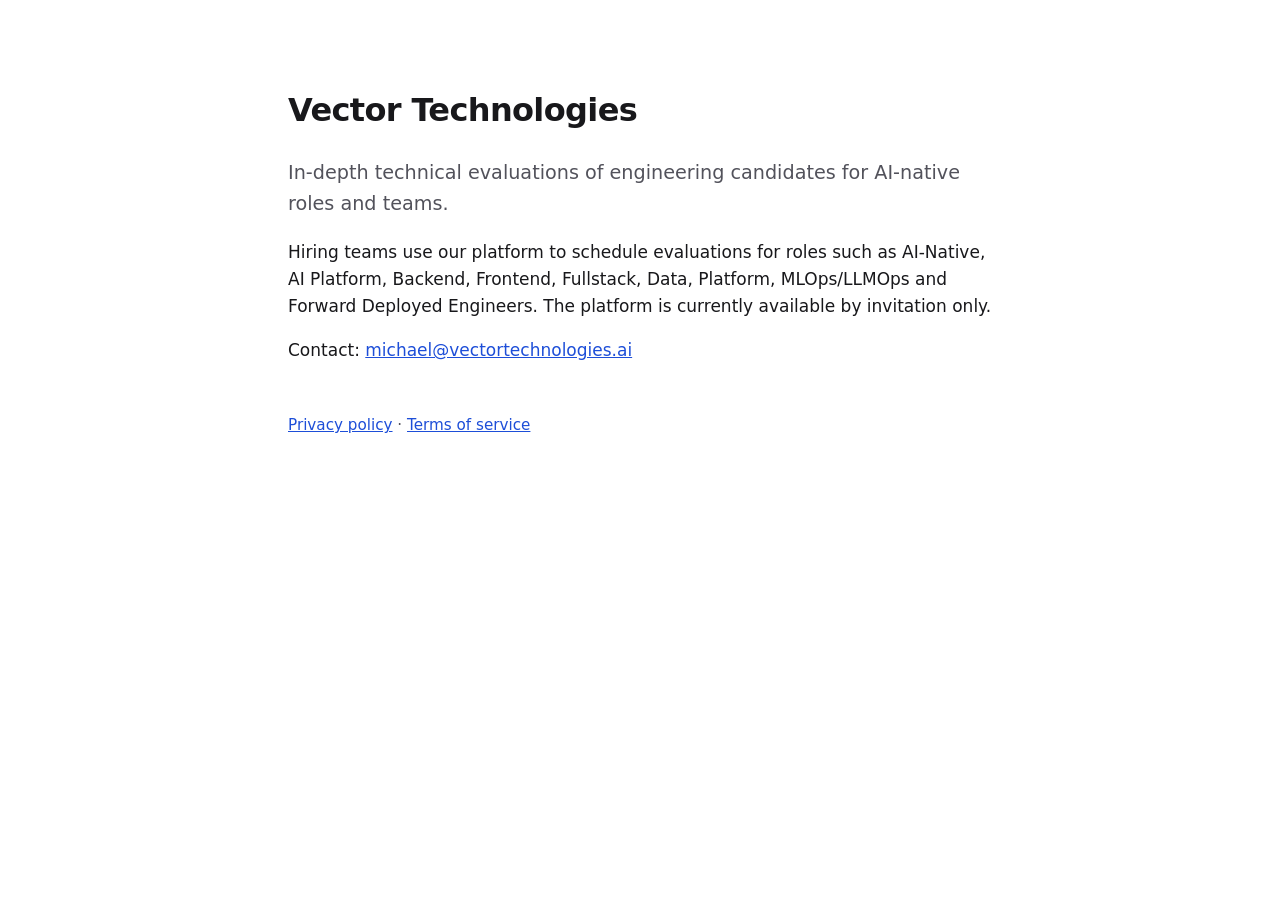
==== index.html @ 82f60bd5 "feat: add home, privacy policy and terms pages for vectortechnologies.ai Required by Google's OAuth " ====
<!doctype html>
<html lang="en">
  <head>
    <meta charset="utf-8" />
    <meta name="viewport" content="width=device-width, initial-scale=1" />
    <title>Vector Technologies</title>
    <meta
      name="description"
      content="In-depth technical evaluations of engineering candidates for AI-native roles and teams."
    />
    <link rel="stylesheet" href="/style.css" />
  </head>
  <body>
    <main>
      <h1>Vector Technologies</h1>
      <p class="lead">
        In-depth technical evaluations of engineering candidates for AI-native roles and teams.
      </p>
      <p>
        Hiring teams use our platform to schedule evaluations for roles such as AI-Native,
        AI Platform, Backend, Frontend, Fullstack, Data, Platform, MLOps/LLMOps and Forward
        Deployed Engineers. The platform is currently available by invitation only.
      </p>
      <p>Contact: <a href="mailto:michael@vectortechnologies.ai">michael@vectortechnologies.ai</a></p>
    </main>
    <footer>
      <a href="/privacy/">Privacy policy</a> · <a href="/terms/">Terms of service</a>
    </footer>
  </body>
</html>
---- style.css ----
:root {
  color-scheme: light dark;
  --text: #18181b;
  --muted: #52525b;
  --background: #ffffff;
  --link: #1d4ed8;
}
@media (prefers-color-scheme: dark) {
  :root {
    --text: #f4f4f5;
    --muted: #a1a1aa;
    --background: #0a0a0a;
    --link: #93c5fd;
  }
}
body {
  margin: 0;
  background: var(--background);
  color: var(--text);
  font: 17px/1.6 system-ui, -apple-system, "Segoe UI", Roboto, sans-serif;
}
main,
footer {
  max-width: 44rem;
  margin: 0 auto;
  padding: 0 16px;
}
main {
  padding-top: 4rem;
  padding-bottom: 2rem;
}
h1 {
  font-size: 2rem;
  letter-spacing: -0.02em;
}
h2 {
  margin-top: 2rem;
  font-size: 1.2rem;
}
.lead {
  font-size: 1.2rem;
  color: var(--muted);
}
a {
  color: var(--link);
}
footer {
  padding-bottom: 3rem;
  color: var(--muted);
  font-size: 0.95rem;
}
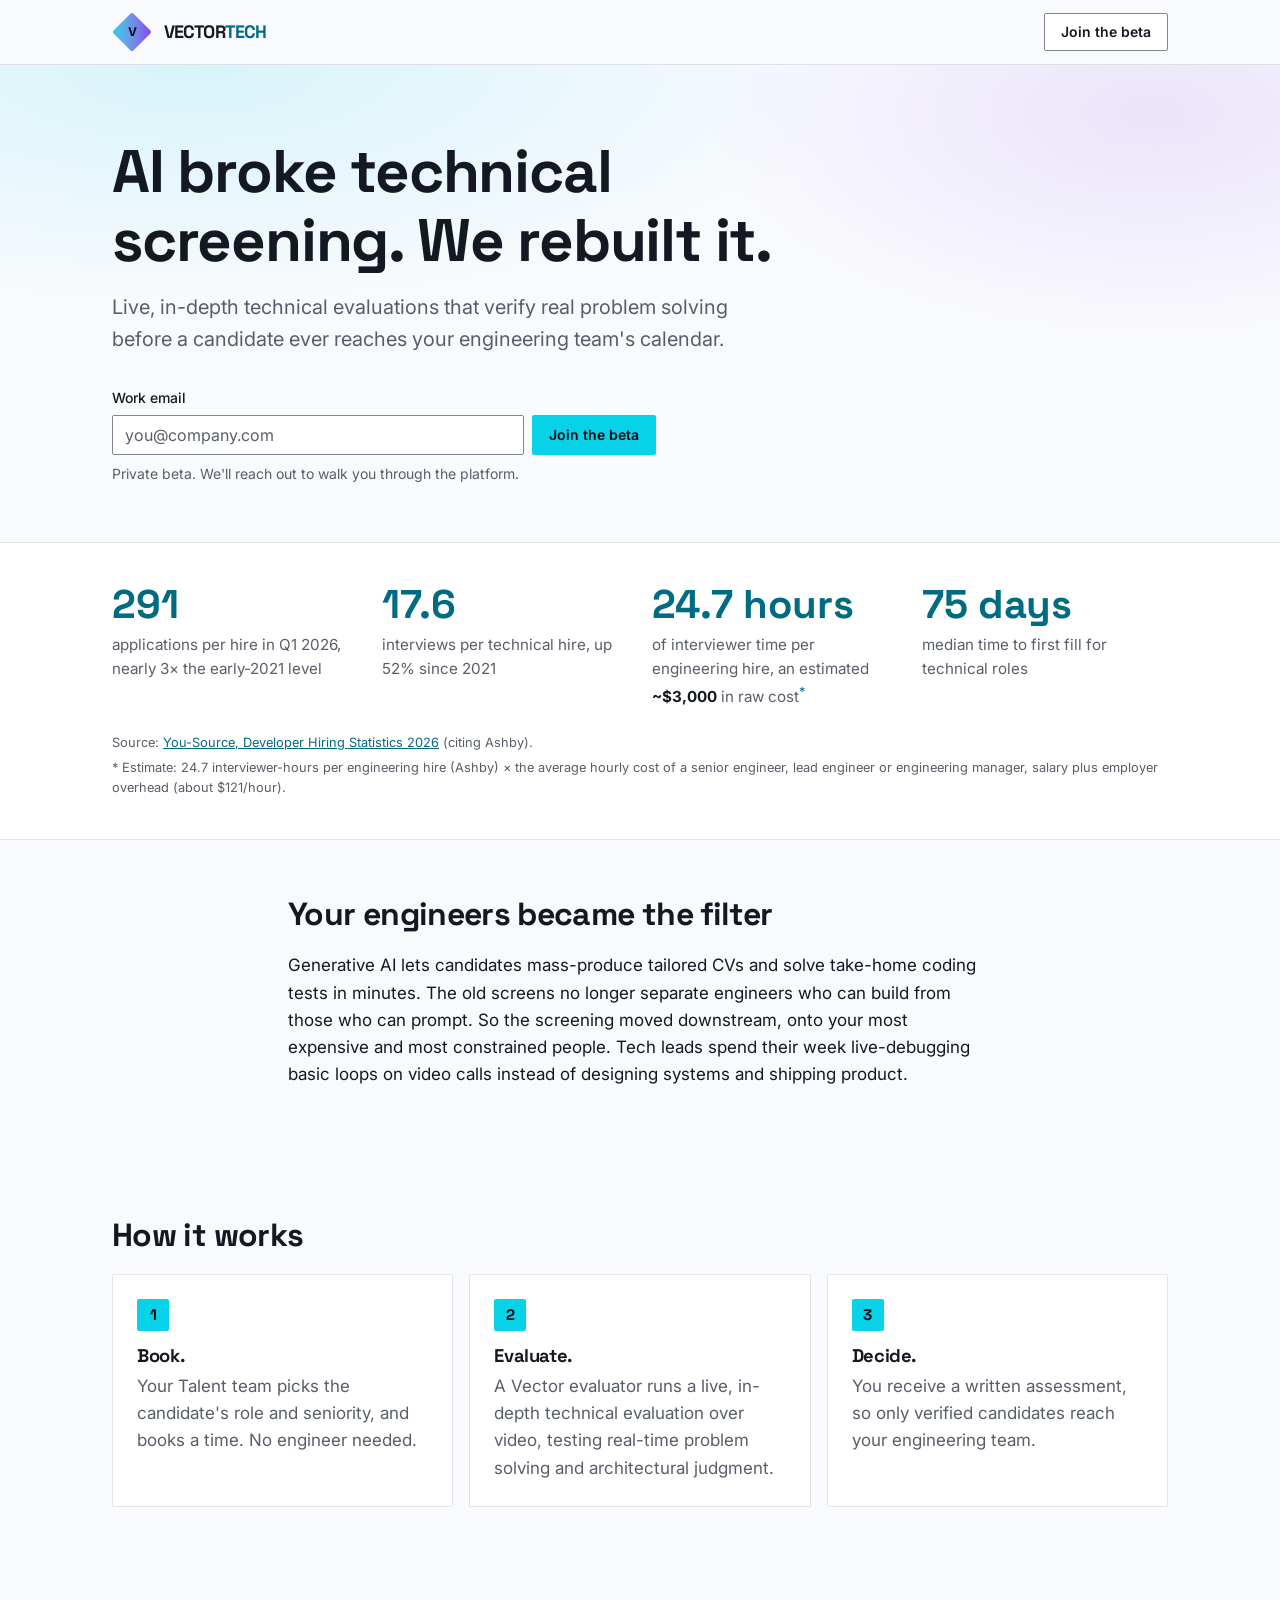
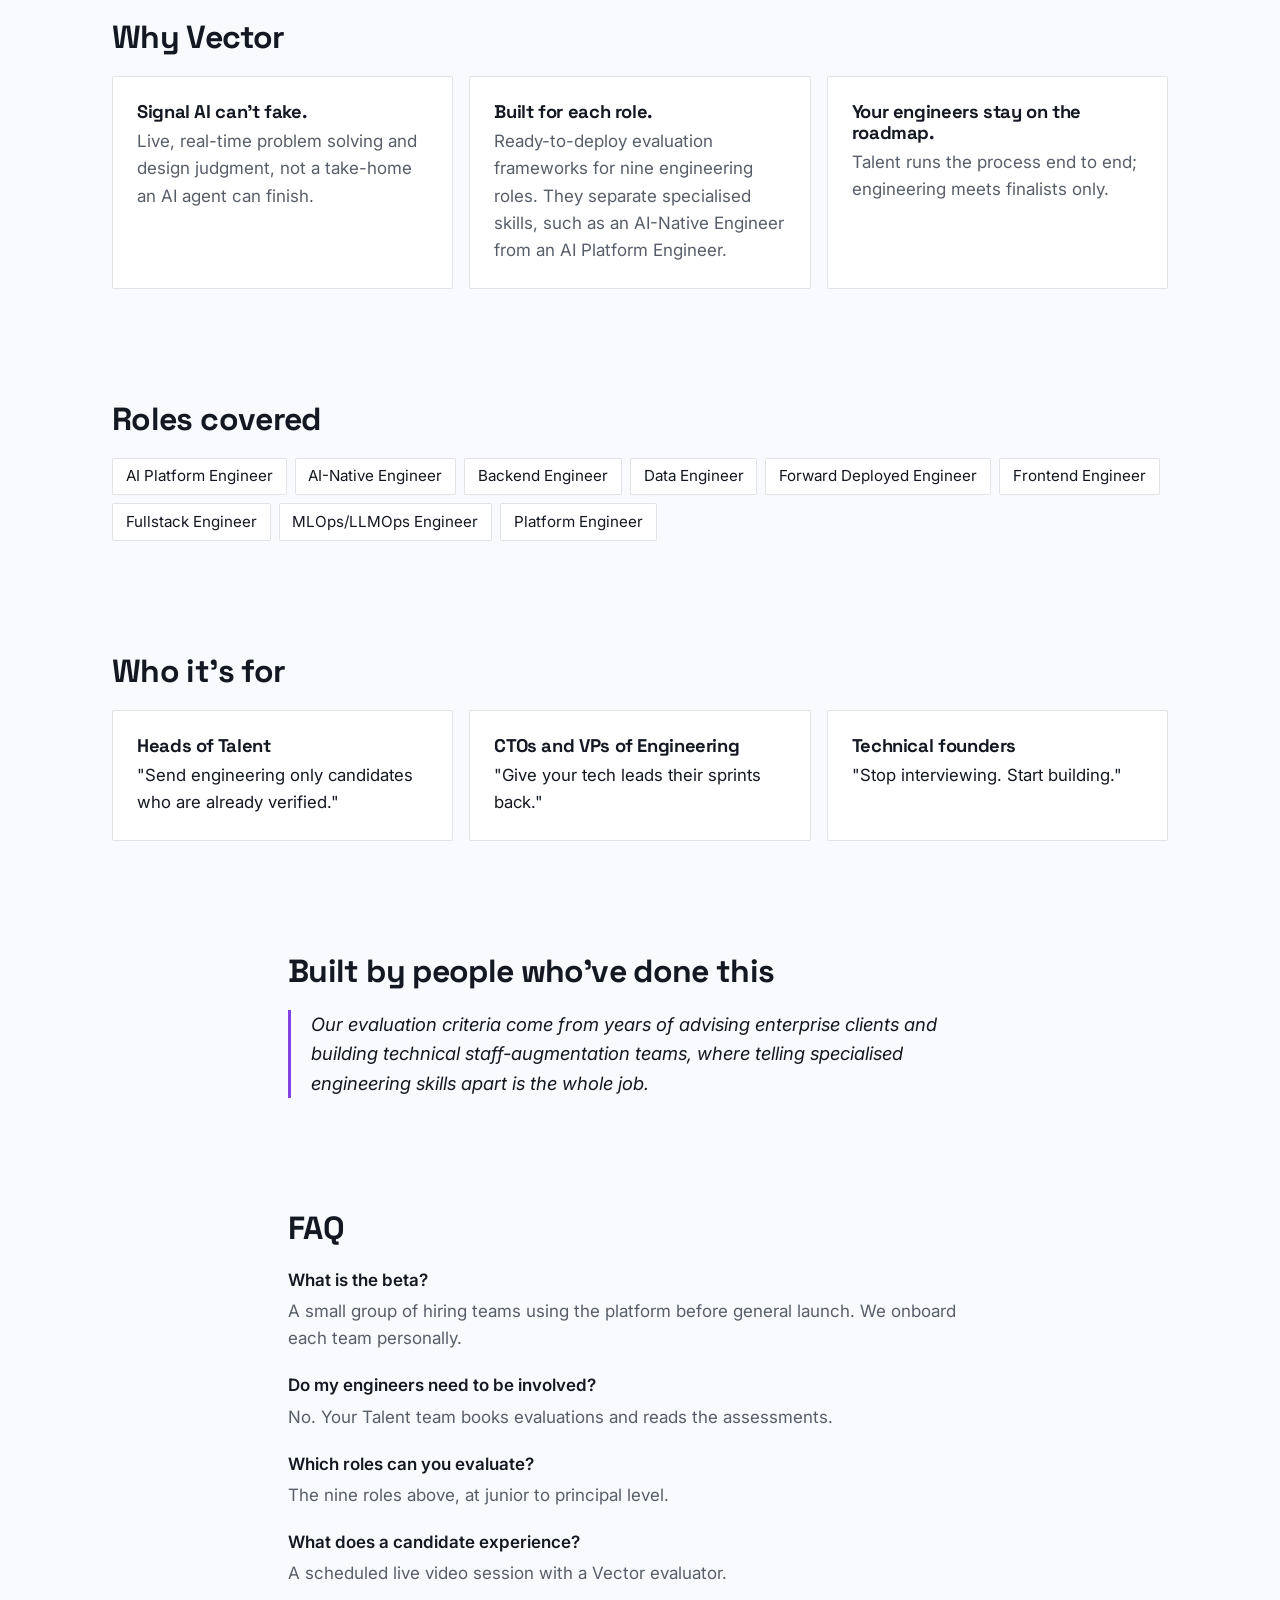
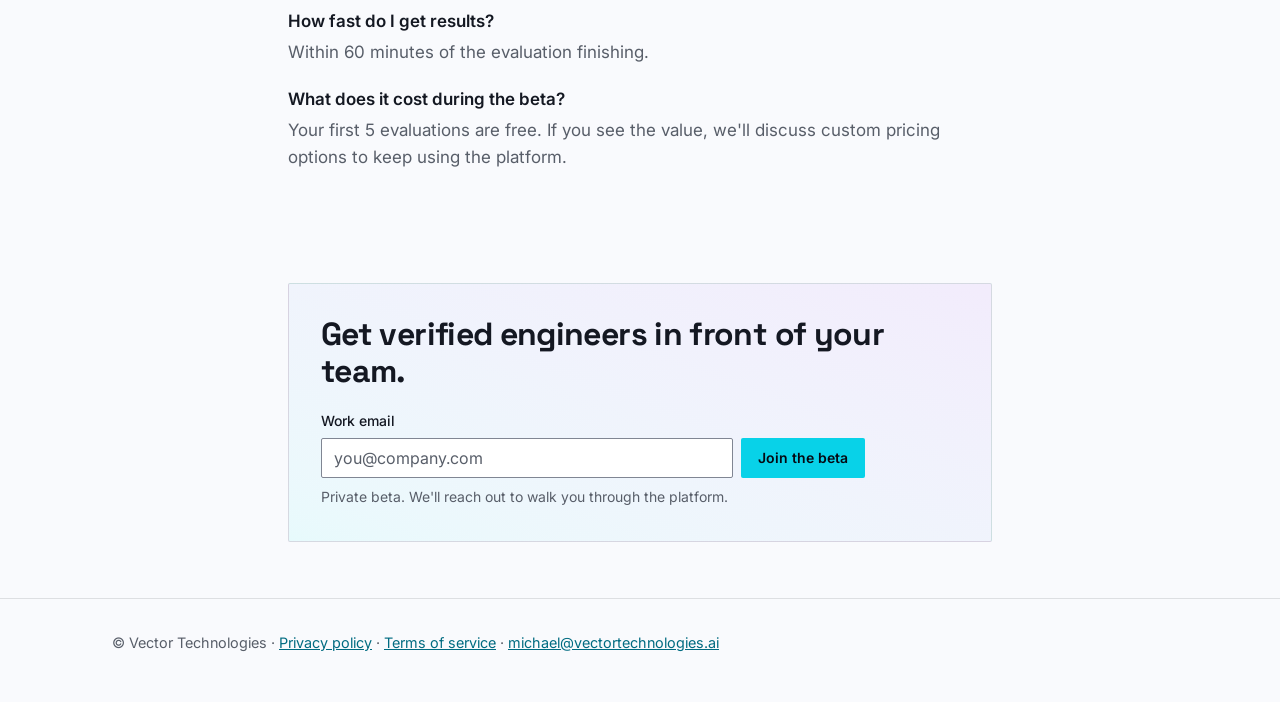
==== commit e1a2b765: "feat: beta landing page in the M18 design system The site was a placeholder made for Google's OAuth " ====
--- a/index.html
+++ b/index.html
@@ -3,28 +3,383 @@
   <head>
     <meta charset="utf-8" />
     <meta name="viewport" content="width=device-width, initial-scale=1" />
-    <title>Vector Technologies</title>
+    <title>Vector Technologies · Technical evaluations for the AI era</title>
     <meta
       name="description"
-      content="In-depth technical evaluations of engineering candidates for AI-native roles and teams."
+      content="AI broke technical screening. We rebuilt it. Live, in-depth technical evaluations that verify real problem solving before a candidate ever reaches your engineering team's calendar."
+    />
+    <link rel="preconnect" href="https://fonts.googleapis.com" />
+    <link rel="preconnect" href="https://fonts.gstatic.com" crossorigin />
+    <link
+      rel="stylesheet"
+      href="https://fonts.googleapis.com/css2?family=Inter:wght@400;500;600;700&family=Space+Grotesk:wght@500;700&display=swap"
     />
     <link rel="stylesheet" href="/style.css" />
   </head>
   <body>
+    <!--
+      Landing page with the beta sign-up form. All wording was approved word for word by
+      the owner on 2026-10-06 (the "beta landing page messaging" doc); change it only with
+      the owner's say-so. The form posts to the evaluations app (see the script at the end
+      and README.md).
+    -->
+    <header class="site-header">
+      <div class="wrap header-row">
+        <a class="logo" href="/" aria-label="VectorTech home">
+          <span class="logo-mark" aria-hidden="true"><span>V</span></span>
+          <span class="logo-word">Vector<span class="logo-tech">Tech</span></span>
+        </a>
+        <a class="button button-secondary" href="#join">Join the beta</a>
+      </div>
+    </header>
+
     <main>
-      <h1>Vector Technologies</h1>
-      <p class="lead">
-        In-depth technical evaluations of engineering candidates for AI-native roles and teams.
-      </p>
-      <p>
-        Hiring teams use our platform to schedule evaluations for roles such as AI-Native,
-        AI Platform, Backend, Frontend, Fullstack, Data, Platform, MLOps/LLMOps and Forward
-        Deployed Engineers. The platform is currently available by invitation only.
-      </p>
-      <p>Contact: <a href="mailto:michael@vectortechnologies.ai">michael@vectortechnologies.ai</a></p>
+      <section class="hero" id="join">
+        <div class="wrap">
+          <h1>AI broke technical screening. We rebuilt it.</h1>
+          <p class="lead">
+            Live, in-depth technical evaluations that verify real problem solving before a
+            candidate ever reaches your engineering team's calendar.
+          </p>
+          <form class="signup" novalidate>
+            <label class="signup-label" for="email-hero">Work email</label>
+            <div class="signup-controls">
+              <input
+                id="email-hero"
+                name="email"
+                type="email"
+                autocomplete="email"
+                placeholder="you@company.com"
+                required
+                aria-describedby="note-hero status-hero"
+              />
+              <button class="button button-primary" type="submit">Join the beta</button>
+            </div>
+            <div class="hp" aria-hidden="true">
+              <label>Website <input name="website" type="text" tabindex="-1" autocomplete="off" /></label>
+            </div>
+            <p class="signup-note" id="note-hero">
+              Private beta. We'll reach out to walk you through the platform.
+            </p>
+            <p class="signup-status" id="status-hero" role="status" aria-live="polite"></p>
+          </form>
+        </div>
+      </section>
+
+      <section class="numbers" aria-label="The numbers">
+        <div class="wrap">
+          <ul class="stats">
+            <li>
+              <strong>291</strong>
+              <span>applications per hire in Q1 2026, nearly 3× the early-2021 level</span>
+            </li>
+            <li>
+              <strong>17.6</strong>
+              <span>interviews per technical hire, up 52% since 2021</span>
+            </li>
+            <li>
+              <strong>24.7 hours</strong>
+              <span
+                >of interviewer time per engineering hire, an estimated
+                <b>~$3,000</b> in raw cost<sup><a href="#estimate-note" aria-label="How the cost is estimated">*</a></sup></span
+              >
+            </li>
+            <li>
+              <strong>75 days</strong>
+              <span>median time to first fill for technical roles</span>
+            </li>
+          </ul>
+          <p class="small-print">
+            Source:
+            <a href="https://www.you-source.com/blogs/developer-hiring-statistics-2026"
+              >You-Source, Developer Hiring Statistics 2026</a
+            >
+            (citing Ashby).
+            <span id="estimate-note"
+              >* Estimate: 24.7 interviewer-hours per engineering hire (Ashby) × the average
+              hourly cost of a senior engineer, lead engineer or engineering manager, salary plus
+              employer overhead (about $121/hour).</span
+            >
+          </p>
+        </div>
+      </section>
+
+      <section class="section">
+        <div class="wrap narrow">
+          <h2>Your engineers became the filter</h2>
+          <p>
+            Generative AI lets candidates mass-produce tailored CVs and solve take-home coding
+            tests in minutes. The old screens no longer separate engineers who can build from
+            those who can prompt. So the screening moved downstream, onto your most expensive
+            and most constrained people. Tech leads spend their week live-debugging basic loops
+            on video calls instead of designing systems and shipping product.
+          </p>
+        </div>
+      </section>
+
+      <section class="section">
+        <div class="wrap">
+          <h2>How it works</h2>
+          <ol class="cards steps">
+            <li class="card">
+              <h3>Book.</h3>
+              <p>
+                Your Talent team picks the candidate's role and seniority, and books a time. No
+                engineer needed.
+              </p>
+            </li>
+            <li class="card">
+              <h3>Evaluate.</h3>
+              <p>
+                A Vector evaluator runs a live, in-depth technical evaluation over video,
+                testing real-time problem solving and architectural judgment.
+              </p>
+            </li>
+            <li class="card">
+              <h3>Decide.</h3>
+              <p>
+                You receive a written assessment, so only verified candidates reach your
+                engineering team.
+              </p>
+            </li>
+          </ol>
+        </div>
+      </section>
+
+      <section class="section">
+        <div class="wrap">
+          <h2>Why Vector</h2>
+          <ul class="cards">
+            <li class="card">
+              <h3>Signal AI can't fake.</h3>
+              <p>
+                Live, real-time problem solving and design judgment, not a take-home an AI agent
+                can finish.
+              </p>
+            </li>
+            <li class="card">
+              <h3>Built for each role.</h3>
+              <p>
+                Ready-to-deploy evaluation frameworks for nine engineering roles. They separate
+                specialised skills, such as an AI-Native Engineer from an AI Platform Engineer.
+              </p>
+            </li>
+            <li class="card">
+              <h3>Your engineers stay on the roadmap.</h3>
+              <p>Talent runs the process end to end; engineering meets finalists only.</p>
+            </li>
+          </ul>
+        </div>
+      </section>
+
+      <section class="section">
+        <div class="wrap">
+          <h2>Roles covered</h2>
+          <ul class="tags">
+            <li>AI Platform Engineer</li>
+            <li>AI-Native Engineer</li>
+            <li>Backend Engineer</li>
+            <li>Data Engineer</li>
+            <li>Forward Deployed Engineer</li>
+            <li>Frontend Engineer</li>
+            <li>Fullstack Engineer</li>
+            <li>MLOps/LLMOps Engineer</li>
+            <li>Platform Engineer</li>
+          </ul>
+        </div>
+      </section>
+
+      <section class="section">
+        <div class="wrap">
+          <h2>Who it's for</h2>
+          <ul class="cards">
+            <li class="card">
+              <h3>Heads of Talent</h3>
+              <p class="quote">"Send engineering only candidates who are already verified."</p>
+            </li>
+            <li class="card">
+              <h3>CTOs and VPs of Engineering</h3>
+              <p class="quote">"Give your tech leads their sprints back."</p>
+            </li>
+            <li class="card">
+              <h3>Technical founders</h3>
+              <p class="quote">"Stop interviewing. Start building."</p>
+            </li>
+          </ul>
+        </div>
+      </section>
+
+      <section class="section">
+        <div class="wrap narrow">
+          <h2>Built by people who've done this</h2>
+          <p class="statement">
+            Our evaluation criteria come from years of advising enterprise clients and building
+            technical staff-augmentation teams, where telling specialised engineering skills
+            apart is the whole job.
+          </p>
+        </div>
+      </section>
+
+      <section class="section">
+        <div class="wrap narrow">
+          <h2>FAQ</h2>
+          <dl class="faq">
+            <dt>What is the beta?</dt>
+            <dd>
+              A small group of hiring teams using the platform before general launch. We onboard
+              each team personally.
+            </dd>
+            <dt>Do my engineers need to be involved?</dt>
+            <dd>No. Your Talent team books evaluations and reads the assessments.</dd>
+            <dt>Which roles can you evaluate?</dt>
+            <dd>The nine roles above, at junior to principal level.</dd>
+            <dt>What does a candidate experience?</dt>
+            <dd>A scheduled live video session with a Vector evaluator.</dd>
+            <dt>How fast do I get results?</dt>
+            <dd>Within 60 minutes of the evaluation finishing.</dd>
+            <dt>What does it cost during the beta?</dt>
+            <dd>
+              Your first 5 evaluations are free. If you see the value, we'll discuss custom
+              pricing options to keep using the platform.
+            </dd>
+          </dl>
+        </div>
+      </section>
+
+      <section class="section final">
+        <div class="wrap narrow">
+          <div class="final-card">
+            <h2>Get verified engineers in front of your team.</h2>
+            <form class="signup" novalidate>
+              <label class="signup-label" for="email-final">Work email</label>
+              <div class="signup-controls">
+                <input
+                  id="email-final"
+                  name="email"
+                  type="email"
+                  autocomplete="email"
+                  placeholder="you@company.com"
+                  required
+                  aria-describedby="note-final status-final"
+                />
+                <button class="button button-primary" type="submit">Join the beta</button>
+              </div>
+              <div class="hp" aria-hidden="true">
+                <label>Website <input name="website" type="text" tabindex="-1" autocomplete="off" /></label>
+              </div>
+              <p class="signup-note" id="note-final">
+                Private beta. We'll reach out to walk you through the platform.
+              </p>
+              <p class="signup-status" id="status-final" role="status" aria-live="polite"></p>
+            </form>
+          </div>
+        </div>
+      </section>
     </main>
-    <footer>
-      <a href="/privacy/">Privacy policy</a> · <a href="/terms/">Terms of service</a>
+
+    <footer class="site-footer">
+      <div class="wrap">
+        © Vector Technologies · <a href="/privacy/">Privacy policy</a> ·
+        <a href="/terms/">Terms of service</a> ·
+        <a href="mailto:michael@vectortechnologies.ai">michael@vectortechnologies.ai</a>
+      </div>
     </footer>
+
+    <script>
+      /*
+       * Beta sign-up forms (both on this page). Posts {"email", "website"} as JSON to the
+       * evaluations app's public endpoint (repo Vector-technologies-technical-evaluations-
+       * platform: src/lib/beta-signup/handler.ts), which saves the address and sends the
+       * thank-you and the owner's notification.
+       *
+       * Where it posts: the live app, except when this page is opened from localhost (a
+       * local preview, http://localhost:8080), which posts to the app running locally
+       * (http://localhost:3000), so testing never touches production.
+       * Answers: 200 = received (also for an address that already signed up, on purpose);
+       * 400 = invalid address; anything else, or no answer = "something went wrong".
+       * NOTE: "website" is a honeypot, hidden from people; bots that fill it are told "ok"
+       *   by the app and nothing is saved.
+       */
+      (function () {
+        var ENDPOINT =
+          location.hostname === "localhost"
+            ? "http://localhost:3000/api/beta-signup"
+            : "https://app.vectortechnologies.ai/api/beta-signup";
+        var INVALID = "Please enter a valid email address.";
+        var FAILED =
+          "Something went wrong on our side. Please try again in a few minutes, or email michael@vectortechnologies.ai.";
+        // Same shape the app accepts; the app has the final say.
+        var LOOKS_LIKE_EMAIL = /^[^\s@,<>]+@[^\s@,<>]+\.[^\s@,<>]+$/;
+
+        function showSuccess(status) {
+          status.textContent = "";
+          var strong = document.createElement("strong");
+          strong.textContent = "You're on the list.";
+          status.appendChild(strong);
+          status.appendChild(
+            document.createTextNode(
+              " Thanks for your interest in Vector. We've sent a confirmation to your inbox, and someone from our team will reach out shortly to walk you through the platform.",
+            ),
+          );
+          status.className = "signup-status is-success";
+        }
+
+        function showProblem(status, input, text) {
+          status.textContent = text;
+          status.className = "signup-status is-problem";
+          if (text === INVALID) {
+            input.setAttribute("aria-invalid", "true");
+            input.focus();
+          }
+        }
+
+        document.querySelectorAll("form.signup").forEach(function (form) {
+          var input = form.querySelector('input[name="email"]');
+          var honeypot = form.querySelector('input[name="website"]');
+          var button = form.querySelector('button[type="submit"]');
+          var status = form.querySelector(".signup-status");
+
+          input.addEventListener("input", function () {
+            input.removeAttribute("aria-invalid");
+          });
+
+          form.addEventListener("submit", async function (event) {
+            event.preventDefault();
+            if (button.disabled) return;
+            var email = input.value.trim();
+            if (!LOOKS_LIKE_EMAIL.test(email)) {
+              showProblem(status, input, INVALID);
+              return;
+            }
+
+            button.disabled = true;
+            button.textContent = "Sending…";
+            status.textContent = "";
+            status.className = "signup-status";
+            try {
+              var response = await fetch(ENDPOINT, {
+                method: "POST",
+                headers: { "content-type": "application/json" },
+                body: JSON.stringify({ email: email, website: honeypot.value }),
+              });
+              if (response.ok) {
+                form.reset();
+                showSuccess(status);
+              } else if (response.status === 400) {
+                showProblem(status, input, INVALID);
+              } else {
+                showProblem(status, input, FAILED);
+              }
+            } catch (error) {
+              // Network failure or the browser blocked the request: same advice.
+              showProblem(status, input, FAILED);
+            } finally {
+              button.disabled = false;
+              button.textContent = "Join the beta";
+            }
+          });
+        });
+      })();
+    </script>
   </body>
 </html>
--- a/style.css
+++ b/style.css
@@ -1,51 +1,527 @@
+/*
+ * Site styles: the evaluations app's M18 design system, as plain CSS (no build step).
+ *
+ * Colours are copied from the app's tokens (repo Vector-technologies-technical-
+ * evaluations-platform, src/app/globals.css), where a test checks their contrast in both
+ * modes. Change a colour there first, then copy it here, so the site and the app match.
+ * Light/dark follows the device setting (no switch), like the app.
+ * Fonts: Inter (text) and Space Grotesk (headings, logo), loaded from Google Fonts by
+ * each page.
+ * NOTE: tints use color-mix(), which every current browser supports; an older browser
+ *   just shows the plain background.
+ */
 :root {
-  color-scheme: light dark;
-  --text: #18181b;
-  --muted: #52525b;
-  --background: #ffffff;
-  --link: #1d4ed8;
-}
+  color-scheme: light;
+  --background: oklch(98.5% 0.004 265);
+  --surface: oklch(100% 0 0);
+  --foreground: oklch(21% 0.02 265);
+  --muted-foreground: oklch(48% 0.02 265);
+  --border: oklch(21% 0.02 265 / 0.12);
+  --input: oklch(62% 0.02 265);
+  --primary: oklch(79% 0.135 208);
+  --primary-foreground: oklch(14.5% 0.02 265);
+  --secondary: oklch(55% 0.23 296);
+  --link: oklch(48% 0.1 215);
+  --ring: oklch(48% 0.1 215);
+  --danger: oklch(52% 0.2 27);
+  --success-bg: oklch(95% 0.04 155);
+  --success-fg: oklch(38% 0.09 155);
+  --danger-bg: oklch(95% 0.03 25);
+  --danger-fg: oklch(42% 0.15 27);
+  --neutral-bg: oklch(93% 0.008 265);
+  --font-sans: "Inter", ui-sans-serif, system-ui, sans-serif;
+  --font-display: "Space Grotesk", "Inter", sans-serif;
+}
+
 @media (prefers-color-scheme: dark) {
   :root {
-    --text: #f4f4f5;
-    --muted: #a1a1aa;
-    --background: #0a0a0a;
-    --link: #93c5fd;
+    color-scheme: dark;
+    --background: oklch(14.5% 0.02 265);
+    --surface: oklch(21% 0.02 265);
+    --foreground: oklch(86.9% 0.015 265);
+    --muted-foreground: oklch(66% 0.02 265);
+    --border: oklch(100% 0 0 / 0.1);
+    --input: oklch(52% 0.02 265);
+    --link: oklch(79% 0.135 208);
+    --ring: oklch(79% 0.135 208);
+    --danger: oklch(70% 0.19 25);
+    --success-bg: oklch(26% 0.05 155);
+    --success-fg: oklch(85% 0.12 155);
+    --danger-bg: oklch(26% 0.07 25);
+    --danger-fg: oklch(85% 0.09 25);
+    --neutral-bg: oklch(28% 0.02 265);
   }
 }
+
+*,
+*::before,
+*::after {
+  box-sizing: border-box;
+}
+
 body {
   margin: 0;
   background: var(--background);
-  color: var(--text);
-  font: 17px/1.6 system-ui, -apple-system, "Segoe UI", Roboto, sans-serif;
-}
-main,
-footer {
-  max-width: 44rem;
+  color: var(--foreground);
+  font: 400 17px/1.6 var(--font-sans);
+  -webkit-font-smoothing: antialiased;
+}
+
+a {
+  color: var(--link);
+}
+
+:focus-visible {
+  outline: 2px solid var(--ring);
+  outline-offset: 2px;
+}
+
+h1,
+h2,
+h3 {
+  font-family: var(--font-display);
+  line-height: 1.15;
+  letter-spacing: -0.02em;
+}
+
+h2 {
+  margin: 0 0 1.25rem;
+  font-size: clamp(1.5rem, 1.2rem + 1.2vw, 2rem);
+}
+
+h3 {
+  margin: 0 0 0.4rem;
+  font-size: 1.15rem;
+}
+
+/* --- Layout -------------------------------------------------------------------- */
+
+.wrap {
+  max-width: 68rem;
   margin: 0 auto;
   padding: 0 16px;
 }
-main {
-  padding-top: 4rem;
-  padding-bottom: 2rem;
-}
-h1 {
-  font-size: 2rem;
-  letter-spacing: -0.02em;
-}
-h2 {
-  margin-top: 2rem;
-  font-size: 1.2rem;
-}
+
+.wrap.narrow {
+  max-width: 46rem;
+}
+
+.section {
+  padding: 3.5rem 0;
+}
+
+/* --- Header and logo (matches the app's Logo, without "Evaluations") -------------- */
+
+.site-header {
+  border-bottom: 1px solid var(--border);
+}
+
+.header-row {
+  display: flex;
+  align-items: center;
+  justify-content: space-between;
+  gap: 1rem;
+  min-height: 4rem;
+}
+
+.logo {
+  display: inline-flex;
+  align-items: center;
+  gap: 0.75rem;
+  color: var(--foreground);
+  text-decoration: none;
+}
+
+/* A rotated square's corners reach ~20% past its box; the margin keeps them inside. */
+.logo-mark {
+  display: grid;
+  place-items: center;
+  width: 1.75rem;
+  height: 1.75rem;
+  margin: 0 0.375rem;
+  border-radius: 2px;
+  background: linear-gradient(to top right, var(--primary), var(--secondary));
+  transform: rotate(45deg);
+}
+
+.logo-mark span {
+  transform: rotate(-45deg);
+  color: var(--primary-foreground);
+  font-size: 0.75rem;
+  font-weight: 700;
+}
+
+.logo-word {
+  font-family: var(--font-display);
+  font-size: 1.125rem;
+  font-weight: 700;
+  text-transform: uppercase;
+  letter-spacing: -0.05em;
+}
+
+/* Brand cyan in dark mode, darker cyan in light (bright cyan on white is unreadable). */
+.logo-tech {
+  color: var(--link);
+}
+
+/* --- Buttons (matches the app's Button) ----------------------------------------- */
+
+.button {
+  display: inline-flex;
+  align-items: center;
+  justify-content: center;
+  gap: 0.5rem;
+  padding: 0.5rem 1rem;
+  border: 1px solid transparent;
+  border-radius: 2px;
+  font: 600 0.875rem/1.4 var(--font-sans);
+  text-decoration: none;
+  white-space: nowrap;
+  cursor: pointer;
+  transition:
+    background-color 0.15s,
+    opacity 0.15s;
+}
+
+.button:disabled {
+  cursor: not-allowed;
+  opacity: 0.6;
+}
+
+.button-primary {
+  background: var(--primary);
+  color: var(--primary-foreground);
+}
+
+.button-primary:hover:not(:disabled) {
+  background: color-mix(in oklch, var(--primary) 85%, transparent);
+}
+
+.button-secondary {
+  border-color: var(--input);
+  background: var(--surface);
+  color: var(--foreground);
+}
+
+.button-secondary:hover {
+  background: var(--neutral-bg);
+}
+
+/* --- Hero ------------------------------------------------------------------------ */
+
+.hero {
+  padding: 4.5rem 0 3.5rem;
+  background:
+    radial-gradient(
+      60rem 22rem at 15% 0%,
+      color-mix(in oklch, var(--primary) 14%, transparent),
+      transparent 70%
+    ),
+    radial-gradient(
+      40rem 20rem at 90% 10%,
+      color-mix(in oklch, var(--secondary) 12%, transparent),
+      transparent 70%
+    );
+}
+
+.hero h1 {
+  max-width: 18ch;
+  margin: 0 0 1rem;
+  font-size: clamp(2.25rem, 1.4rem + 4vw, 3.75rem);
+}
+
 .lead {
-  font-size: 1.2rem;
-  color: var(--muted);
-}
-a {
+  max-width: 40rem;
+  margin: 0 0 2rem;
+  color: var(--muted-foreground);
+  font-size: clamp(1.05rem, 1rem + 0.4vw, 1.25rem);
+}
+
+/* --- Sign-up form ------------------------------------------------------------------ */
+
+.signup {
+  max-width: 34rem;
+}
+
+.signup-label {
+  display: block;
+  margin-bottom: 0.35rem;
+  font-size: 0.875rem;
+  font-weight: 500;
+}
+
+.signup-controls {
+  display: flex;
+  gap: 0.5rem;
+}
+
+.signup input[type="email"] {
+  flex: 1;
+  min-width: 0;
+  padding: 0.5rem 0.75rem;
+  border: 1px solid var(--input);
+  border-radius: 2px;
+  background: var(--surface);
+  color: var(--foreground);
+  font: 400 1rem/1.4 var(--font-sans);
+}
+
+.signup input[type="email"]::placeholder {
+  color: var(--muted-foreground);
+}
+
+.signup input[aria-invalid="true"] {
+  border-color: var(--danger);
+}
+
+.signup-note {
+  margin: 0.5rem 0 0;
+  color: var(--muted-foreground);
+  font-size: 0.875rem;
+}
+
+/* Always present (even empty) so screen readers announce text when it appears. */
+.signup-status {
+  margin: 0.75rem 0 0;
+  font-size: 0.95rem;
+}
+
+.signup-status:empty {
+  margin: 0;
+}
+
+.signup-status.is-success,
+.signup-status.is-problem {
+  padding: 0.75rem 1rem;
+  border-radius: 2px;
+}
+
+.signup-status.is-success {
+  background: var(--success-bg);
+  color: var(--success-fg);
+}
+
+.signup-status.is-problem {
+  background: var(--danger-bg);
+  color: var(--danger-fg);
+}
+
+/* Honeypot: out of sight and out of reach for people; bots still find and fill it. */
+.hp {
+  position: absolute;
+  left: -10000px;
+  width: 1px;
+  height: 1px;
+  overflow: hidden;
+}
+
+@media (max-width: 30rem) {
+  .signup-controls {
+    flex-direction: column;
+  }
+}
+
+/* --- Numbers ------------------------------------------------------------------- */
+
+.numbers {
+  padding: 2.5rem 0;
+  border-block: 1px solid var(--border);
+  background: var(--surface);
+}
+
+.stats {
+  display: grid;
+  grid-template-columns: repeat(4, minmax(0, 1fr));
+  gap: 1.5rem;
+  margin: 0;
+  padding: 0;
+  list-style: none;
+}
+
+.stats strong {
+  display: block;
   color: var(--link);
-}
-footer {
-  padding-bottom: 3rem;
-  color: var(--muted);
+  font-family: var(--font-display);
+  font-size: clamp(1.75rem, 1.4rem + 1.5vw, 2.5rem);
+  line-height: 1.1;
+}
+
+.stats span {
+  display: block;
+  margin-top: 0.4rem;
+  color: var(--muted-foreground);
   font-size: 0.95rem;
 }
+
+.stats b {
+  color: var(--foreground);
+}
+
+.stats sup a {
+  text-decoration: none;
+}
+
+.small-print {
+  margin: 1.5rem 0 0;
+  color: var(--muted-foreground);
+  font-size: 0.8rem;
+}
+
+.small-print span {
+  display: block;
+  margin-top: 0.25rem;
+}
+
+@media (max-width: 52rem) {
+  .stats {
+    grid-template-columns: repeat(2, minmax(0, 1fr));
+  }
+}
+
+/* --- Cards, tags, statement, FAQ ---------------------------------------------------- */
+
+.cards {
+  display: grid;
+  grid-template-columns: repeat(3, minmax(0, 1fr));
+  gap: 1rem;
+  margin: 0;
+  padding: 0;
+  list-style: none;
+}
+
+.card {
+  padding: 1.5rem;
+  border: 1px solid var(--border);
+  border-radius: 2px;
+  background: var(--surface);
+}
+
+.card p {
+  margin: 0;
+  color: var(--muted-foreground);
+}
+
+.card .quote {
+  color: var(--foreground);
+  font-size: 1.05rem;
+}
+
+.steps {
+  counter-reset: step;
+}
+
+.steps .card::before {
+  counter-increment: step;
+  content: counter(step);
+  display: grid;
+  place-items: center;
+  width: 2rem;
+  height: 2rem;
+  margin-bottom: 0.9rem;
+  border-radius: 2px;
+  background: var(--primary);
+  color: var(--primary-foreground);
+  font: 700 0.95rem/1 var(--font-display);
+}
+
+@media (max-width: 52rem) {
+  .cards {
+    grid-template-columns: minmax(0, 1fr);
+  }
+}
+
+.tags {
+  display: flex;
+  flex-wrap: wrap;
+  gap: 0.5rem;
+  margin: 0;
+  padding: 0;
+  list-style: none;
+}
+
+.tags li {
+  padding: 0.35rem 0.8rem;
+  border: 1px solid var(--border);
+  border-radius: 2px;
+  background: var(--surface);
+  font-size: 0.95rem;
+}
+
+.statement {
+  margin: 0;
+  padding-left: 1.25rem;
+  border-left: 3px solid var(--secondary);
+  font-size: 1.15rem;
+  font-style: italic;
+}
+
+.faq {
+  margin: 0;
+}
+
+.faq dt {
+  margin-top: 1.25rem;
+  font-weight: 600;
+}
+
+.faq dt:first-child {
+  margin-top: 0;
+}
+
+.faq dd {
+  margin: 0.25rem 0 0;
+  color: var(--muted-foreground);
+}
+
+.final-card {
+  padding: 2rem;
+  border: 1px solid var(--border);
+  border-radius: 2px;
+  background:
+    linear-gradient(
+      to top right,
+      color-mix(in oklch, var(--primary) 10%, transparent),
+      color-mix(in oklch, var(--secondary) 10%, transparent)
+    ),
+    var(--surface);
+}
+
+@media (max-width: 30rem) {
+  .final-card {
+    padding: 1.25rem;
+  }
+}
+
+/* --- Footer --------------------------------------------------------------------- */
+
+.site-footer {
+  padding: 2rem 0 3rem;
+  border-top: 1px solid var(--border);
+  color: var(--muted-foreground);
+  font-size: 0.9rem;
+}
+
+/* --- Policy pages (/privacy/, /terms/) -------------------------------------------- */
+
+.page {
+  padding: 3rem 0 2rem;
+}
+
+.page h1 {
+  margin: 0 0 0.5rem;
+  font-size: clamp(2rem, 1.6rem + 2vw, 2.75rem);
+}
+
+.page h2 {
+  margin: 2.25rem 0 0.5rem;
+  font-size: 1.3rem;
+}
+
+.page .updated {
+  margin-top: 0;
+  color: var(--muted-foreground);
+}
+
+.page li {
+  margin-bottom: 0.4rem;
+}
